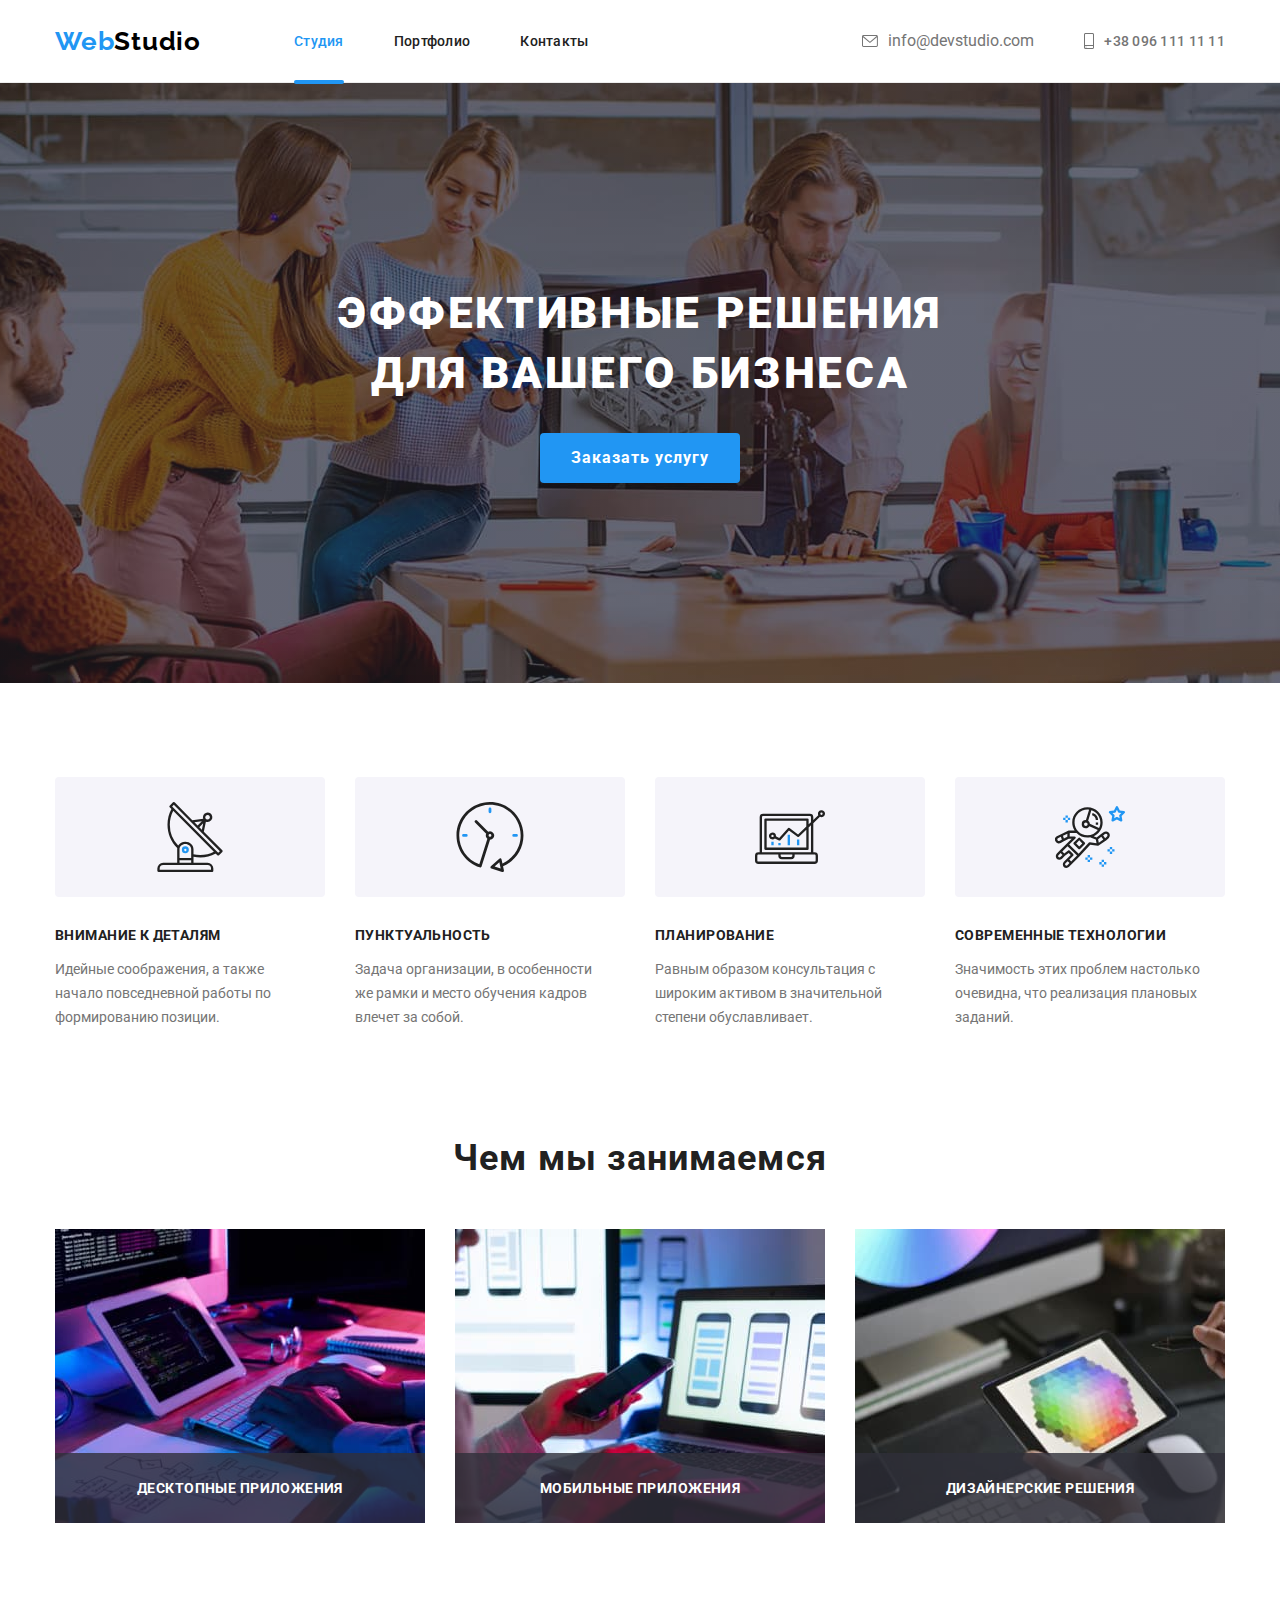
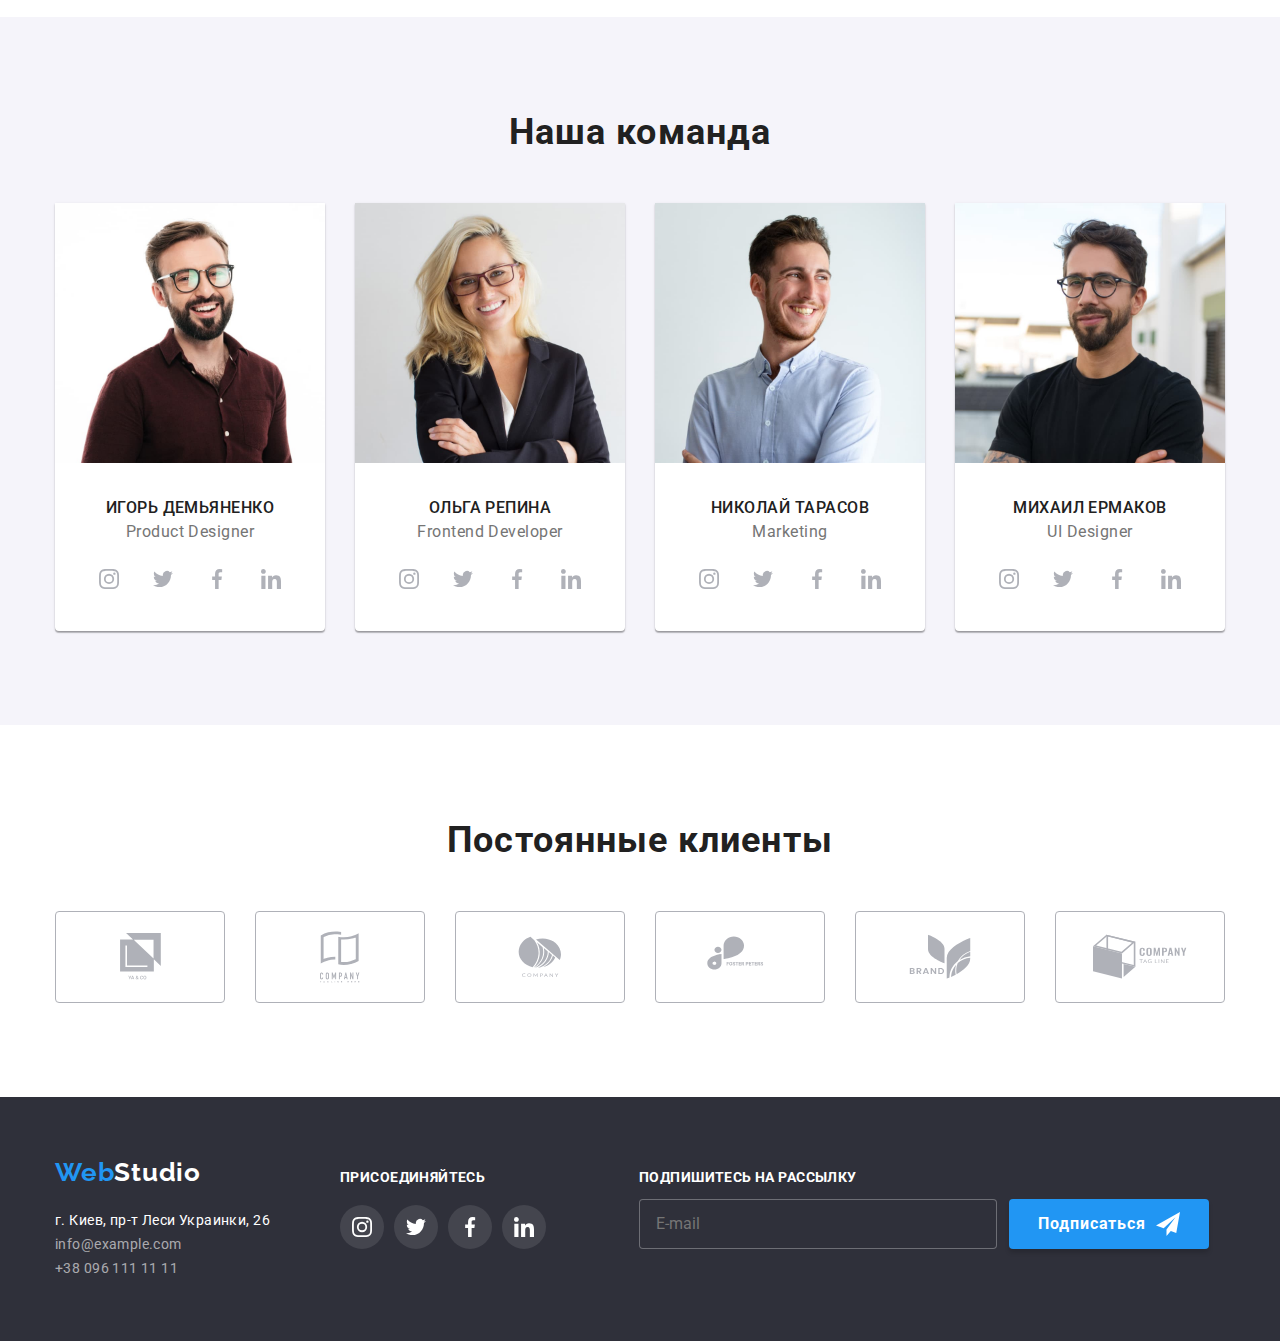
==== index.html @ c4853378 "First" ====
<!DOCTYPE html>
<html lang="ru">
  <head>
    <meta charset="UTF-8" />
    <meta http-equiv="X-UA-Compatible" content="IE=edge" />
    <meta name="viewport" content="width=device-width, initial-scale=1.0" />
    <title>Studio</title>
    <link rel="stylesheet" href="./css/normalize.css" />
    <link rel="stylesheet" href="./css/style.css" />
    <link
      href="https://fonts.googleapis.com/css2?family=Raleway:wght@700&family=Roboto:wght@400;500;700;900&display=swap"
      rel="stylesheet"
    />
  </head>
  <body>
    <header class="header-sections">
      <div class="container header-container">
        <nav class="main-nav">
          <a class="webstudio" href="./index.html"
            ><span class="txt-bl">Web</span>Studio</a
          >
          <ul class="all-header">
            <li class="item header-link">
              <a href="./index.html" class="link current" >Студия</a>
            </li>
            <li class="item header-link">
              <a href="./portfolio.html" class="link">Портфолио</a>
            </li>
            <li class="item header-link"><a href="" class="link">Контакты</a></li>
          </ul>
          </nav>
          <ul class="header-contacts">
            <li class="item header-mail">
              <a class="header-mail-set link" href="mailto:info@devstudio.com">
                <svg class="header-mail-icon" width= "16" height= "12">
                  <use href="./images/symbol-defs.svg#icon-envelope"></use>
                </svg>info@devstudio.com</a>
            </li>
            <li class="item header-phone">
              <a class="header-phone-set link" href="tel:+380961111111">
                <svg class="header-phone-icon" width= "10" height= "16">
                <use href="./images/symbol-defs.svg#icon-smartphone"></use>
              </svg>+38 096 111 11 11</a>
            </li>
          </ul>
      </div>
    </header>
    <main>
      <section class="main-header-sections">
        <h1>
          Эффективные решения <br />
          для вашего бизнеса
        </h1>
        <button data-modal-open type="button" class="btn-open">Заказать услугу</button>
      </section>
      <section class="all-about-sections">
        <div class="container">
          <ul class="menu all-about">
            <li class="item">
              <div class="item-icon">
                <svg class="item-icon-svg">
                  <use href="./images/symbol-defs.svg#icon-antenna"></use>
                </svg>
              </div>
              <h3 class="item-text">Внимание к деталям</h3>
              <p class="about">
                Идейные соображения, а также <br />
                начало повседневной работы по <br />
                формированию позиции.
              </p>
            </li>
            <li class="item">
              <div class="item-icon">
                <svg class="item-icon-svg">
                  <use href="./images/symbol-defs.svg#icon-clock1"></use>
                </svg>
              </div>
              <h3 class="item-text">Пунктуальность</h3>
              <p class="about">
                Задача организации, в особенности <br />
                же рамки и место обучения кадров <br />
                влечет за собой.
              </p>
            </li>
            <li class="item">
              <div class="item-icon">
                <svg class="item-icon-svg">
                  <use href="./images/symbol-defs.svg#icon-diagram"></use>
                </svg>
              </div>
              <h3 class="item-text">Планирование</h3>
              <p class="about">
                Равным образом консультация с <br />
                широким активом в значительной <br />
                степени обуславливает.
              </p>
            </li>
            <li class="item">
              <div class="item-icon">
                <svg class="item-icon-svg">
                  <use href="./images/symbol-defs.svg#icon-astronaut"></use>
                </svg>
              </div>
              <h3 class="item-text">Современные технологии</h3>
              <p class="about">
                Значимость этих проблем настолько <br />
                очевидна, что реализация плановых <br />
                заданий.
              </p>
            </li>
          </ul>
        </div>
      </section>
      <section class="all-work-sections">
        <div class="container">
          <h2 class="work-text">Чем мы занимаемся</h2>
          <ul class="menu work-sections">
            <li class="item">
              <div class="work-application">
                <img src="./images/box1.jpg" alt="box1" width="370" />
                <h3 class="work-item-text">Десктопные приложения</h3>
              </div>
            </li>
            <li class="item">
              <div class="work-application">
                <img src="./images/box2.jpg" alt="box2" width="370" />
                <h3 class="work-item-text">Мобильные приложения</h3>
              </div>
            </li>
            <li class="item">
              <div class="work-application">
                <img src="./images/box3.jpg" alt="box3" width="370" />
                <h3 class="work-item-text">Дизайнерские решения</h3>
              </div>
            </li>
          </ul>
        </div>
        </section>
        <section class="team-sections">
          <div class="container">
            <h2>Наша команда</h2>
            <ul class="menu team-sections-box">
              <li class="item team">
                <img src="./images/igor.jpg" alt="igor" width="270" />
                <div class="team-text">
                  <h3 class="team-employee">Игорь Демьяненко</h3>
                  <p class="team-position">Product Designer</p>
                  <ul class="icons-list">
                    <li class="item">
                      <a class="links-list" href="">
                        <svg class="icon" width="20px" height="20px">
                          <use href="./images/symbol-defs.svg#icon-instagram"></use>
                        </svg>
                      </a>
                    </li>
                    <li class="item">
                      <a class="links-list" href="">
                        <svg class="icon" width="20px" height="20px">
                          <use href="./images/symbol-defs.svg#icon-twitter"></use>
                        </svg>
                      </a>
                    </li>
                    <li class="item">
                      <a class="links-list" href="">
                        <svg class="icon" width="20px" height="20px">
                          <use href="./images/symbol-defs.svg#icon-facebook"></use>
                        </svg>
                      </a>
                    </li>
                    <li class="item">
                      <a class="links-list" href="">
                        <svg class="icon" width="20px" height="20px">
                          <use href="./images/symbol-defs.svg#icon-linkedin"></use>
                        </svg>
                      </a>
                    </li>
                  </ul>
                </div>
              </li>
              <li class="item team">
                <img src="./images/olga.jpg" alt="olga" width="270" />
                <div class="team-text">
                  <h3 class="team-employee">Ольга Репина</h3>
                  <p class="team-position">Frontend Developer</p>
                  <ul class="icons-list">
                    <li class="item">
                      <a class="links-list" href="">
                        <svg class="icon" width="20px" height="20px">
                          <use href="./images/symbol-defs.svg#icon-instagram"></use>
                        </svg>
                      </a>
                    </li>
                    <li class="item">
                      <a class="links-list" href="">
                        <svg class="icon" width="20px" height="20px">
                          <use href="./images/symbol-defs.svg#icon-twitter"></use>
                        </svg>
                      </a>
                    </li>
                    <li class="item">
                      <a class="links-list" href="">
                        <svg class="icon" width="20px" height="20px">
                          <use href="./images/symbol-defs.svg#icon-facebook"></use>
                        </svg>
                      </a>
                    </li>
                    <li class="item">
                      <a class="links-list" href="">
                        <svg class="icon" width="20px" height="20px">
                          <use href="./images/symbol-defs.svg#icon-linkedin"></use>
                        </svg>
                      </a>
                    </li>
                  </ul>
                </div>
              </li>
              <li class="item team">
                <img src="./images/nikolay.jpg" alt="nikolay" width="270" />
                <div class="team-text">
                  <h3 class="team-employee">Николай Тарасов</h3>
                  <p class="team-position">Marketing</p>
                  <ul class="icons-list">
                    <li class="item">
                      <a class="links-list" href="">
                        <svg class="icon" width="20px" height="20px">
                          <use href="./images/symbol-defs.svg#icon-instagram"></use>
                        </svg>
                      </a>
                    </li>
                    <li class="item">
                      <a class="links-list" href="">
                        <svg class="icon" width="20px" height="20px">
                          <use href="./images/symbol-defs.svg#icon-twitter"></use>
                        </svg>
                      </a>
                    </li>
                    <li class="item">
                      <a class="links-list" href="">
                        <svg class="icon" width="20px" height="20px">
                          <use href="./images/symbol-defs.svg#icon-facebook"></use>
                        </svg>
                      </a>
                    </li>
                    <li class="item">
                      <a class="links-list" href="">
                        <svg class="icon" width="20px" height="20px">
                          <use href="./images/symbol-defs.svg#icon-linkedin"></use>
                        </svg>
                      </a>
                    </li>
                  </ul>
                </div>
              </li>
              <li class="item team">
                <img src="./images/michael.jpg" alt="michael" width="270" />
                <div class="team-text">
                  <h3 class="team-employee">Михаил Ермаков</h3>
                  <p class="team-position">UI Designer</p>
                  <ul class="icons-list">
                    <li class="item">
                      <a class="links-list" href="">
                        <svg class="icon" width="20px" height="20px">
                          <use href="./images/symbol-defs.svg#icon-instagram"></use>
                        </svg>
                      </a>
                    </li>
                    <li class="item">
                      <a class="links-list" href="">
                        <svg class="icon" width="20px" height="20px">
                          <use href="./images/symbol-defs.svg#icon-twitter"></use>
                        </svg>
                      </a>
                    </li>
                    <li class="item">
                      <a class="links-list" href="">
                        <svg class="icon" width="20px" height="20px">
                          <use href="./images/symbol-defs.svg#icon-facebook"></use>
                        </svg>
                      </a>
                    </li>
                    <li class="item">
                      <a class="links-list" href="">
                        <svg class="icon" width="20px" height="20px">
                          <use href="./images/symbol-defs.svg#icon-linkedin"></use>
                        </svg>
                      </a>
                    </li>
                  </ul>
                </div>
              </li>
            </ul>
          </div>
      </section>
      <section class="clients-sections">
        <div class="container">
          <h2 class="clients-text">Постоянные клиенты</h2>
          <ul class="clients-set">
            <li class="item">
              <a href="" class="clients-logo" >
                <svg width="41" height="46.7">
                  <use href="./images/symbol-defs.svg#icon-client1"></use>
                </svg>
              </a>
            </li>
            <li class="item">
              <a href="" class="clients-logo" >
                <svg width="40" height="52">
                  <use href="./images/symbol-defs.svg#icon-client2"></use>
                </svg>
              </a>
            </li>
            <li class="item">
              <a href="" class="clients-logo" >
                <svg width="43.46" height="41.18">
                  <use href="./images/symbol-defs.svg#icon-client3"></use>
                </svg>
              </a>
            </li>
            <li class="item">
              <a href="" class="clients-logo" >
                <svg width="84.44" height="40.62">
                  <use href="./images/symbol-defs.svg#icon-client4"></use>
                </svg>
              </a>
            </li>
            <li class="item">
              <a href="" class="clients-logo" >
                <svg width="62.64" height="45.43">
                  <use href="./images/symbol-defs.svg#icon-client5"></use>
                </svg>
              </a>
            </li>
            <li class="item">
              <a href="" class="clients-logo" >
                <svg width="93.79" height="46.7">
                  <use href="./images/symbol-defs.svg#icon-client6"></use>
                </svg>
              </a>
            </li>
          </ul>
        </div>
      </section>
    </main>
    <footer class="footer-sections">  
      <div class="container">
          <div class="container-adress">
          <a class="webstudio white" href="./index.html"
            ><span class="txt-bl">Web</span>Studio</a>
          <address>
            <ul class="footer-all">
              <li>
                <a
                  class="map link footer-adress"
                  href="https://bit.ly/3ffIdBp"
                  target="_blank"
                  rel="noopener noreferrer"
                  >г. Киев, пр-т Леси Украинки, 26</a>
              </li>
              <li>
                <a href="mailto:info@example.com" class="footer-mail">info@example.com</a
                >
              </li>
              <li>
                <a href="tel:+380961111111" class="footer-phone">+38 096 111 11 11</a
                >
              </li>
            </ul>
          </address>
          </div>
          <div class="connections">
            <h2 class="connections-text">присоединяйтесь</h2>
            <ul class="connections-set">
              <li class="item">
                <a href="" class="connections-set-icon">
                  <svg class="connections-icon">
                    <use href="./images/symbol-defs.svg#icon-instagram_footer"></use>       
                  </svg>
                </a>
              </li>
              <li class="item">
                <a href="" class="connections-set-icon">
                  <svg class="connections-icon">
                    <use href="./images/symbol-defs.svg#icon-twitter_footer"></use>       
                  </svg>
                </a>
              </li>
              <li class="item">
                <a href="" class="connections-set-icon">
                  <svg class="connections-icon">
                    <use href="./images/symbol-defs.svg#icon-facebook_footer"></use>       
                  </svg>
                </a>
              </li>
              <li class="item">
                <a href="" class="connections-set-icon">
                  <svg class="connections-icon">
                    <use href="./images/symbol-defs.svg#icon-linkedin_footer"></use>       
                  </svg>
                </a>
              </li>
            </ul>
          </div>
          <div class="footer-form">
            <p class="footer-form-head">Подпишитесь на рассылку</p>
            <form class="footer-form-content">
              <input type="meil" name="email" id="email" class="mail-form" placeholder="E-mail">
              <label for="email" class="mail-label"></label>
              <button type="submit" class="footer-form-btn">
                  <p class="footer-form-btn-text">Подписаться</p> 
                  <svg width="24" height="24">
                    <use href="./images/symbol-defs.svg#icon-telegram"></use>
                  </svg>
              </button>
            </form>
          </div>
    </div>
    </footer>
    <div class="backdrop is-hidden" data-modal>
      <div class="modal">
        <button data-modal-close class="btn-close">
          <svg class="btn-close-svg" width="11" height="11">
            <use href="./images/symbol-defs.svg#icon-close"></use>
          </svg>
        </button>
        <form class="modal-form">
          <p class="title-send">Оставьте свои данные, мы вам перезвоним</p>
          <div class="field-form">
              <label for="name">Имя</label>
            <div class="form-input"> 
              <input type="text" name="user-name" id="name" required=""/>
                  <svg class="icon-modal" width="18" height="18"> 
                    <use href="./images/symbol-defs.svg#icon-person"></use>
                  </svg>
            </div>
          </div>
              
          <div class="field-form">
            <label for="phone">Телефон</label>
          <div class="form-input"> 
            <input type="tel" name="phone" id="phone" required=""/>
                <svg class="icon-modal" width="18" height="18"> 
                  <use href="./images/symbol-defs.svg#icon-phone"></use>
                </svg>
          </div>
        </div>
        <div class="field-form">
            <label for="mail">Почта</label>
          <div class="form-input"> 
            <input type="email" name="email" id="mail" required=""/>
                <svg class="icon-modal" width="18" height="18"> 
                  <use href="./images/symbol-defs.svg#icon-mail"></use>
                </svg>
          </div>
        </div>
        <div class="field-form">
              <label for="comment">Комментарий</label>
              <textarea name="comment" id="comment" placeholder="Введите текст"></textarea>
        </div>    
        <div class="field-form">
          <label for="policy" class="policy">
            <input type="checkbox" name="policy" id="policy" class="checkbox" required=""/>
              <span class="checkbox-icon"></span>Соглашаюсь с рассылкой и принимаю 
              <a href="#" class="policy-link">Условия договора</a>
        </label>
        </div>    
        <div class="field-form">
          <button type="submit" class="modal-submit-button button">Отправить</button>
        </div>     
      </form>
      </div>
      <script src="./js/modal.js"></script>
    </div>
  </body>
</html>
---- css/style.css ----
html {
  box-sizing: border-box;
}
*,
*::before,
*::after {
  box-sizing: border-box;
}
:root {
  --text-color:#757575;
  --heading-text-color: #212121;
  --accent-color: #2196F3;
  --accent-text-color: #FFFFFF;
  --background-color: #F5F4FA;
  --background-sections-color: #2F303A;
  --icon-color: #AFB1B8;
}
body {
  font-family: "Roboto", "Raleway", sans-serif;
  max-width: 1600px;
  margin: 0 auto;
}
a {
  text-decoration: none;
}

.menu {
  display: flex;
}
ul {
  margin-block-start: 0px;
  margin-block-end: 0px;
  margin-inline-start: 0px;
  margin-inline-end: 0px;
  padding-inline-start: 0px;
}
.main-nav {
  display: flex;
  align-items: center;
}
.container {
  width: 1200px;
  padding: 0px 15px;
  margin: 0 auto;
}
.sections {
  padding: 94px 0;
}
.header-sections {
  border-bottom: 1px solid rgba(236, 236, 236, 1);
}
.txt-bl {
  color: var(--accent-color);
}

.webstudio {
  color: #000000;
  font-family: Raleway;
  font-style: normal;
  font-weight: bold;
  font-size: 26px;
  line-height: 31px;
  letter-spacing: 0.03em;
  text-decoration: none;
}

li {
  list-style-type: none;
}
.all-header {
  display: flex;
  margin-left: 93px;
}

.all-header .item {
  margin-right: 50px;
}
.all-header .item:last-child {
  margin-right: 0px;
}
.all-header .link {
  display: block;
  padding-top: 32px;
  padding-bottom: 32px;
}
.header-container {
  display: flex;
}
h1 {
  color: var(--accent-text-color);
  font-style: normal;
  font-weight: 900;
  font-size: 44px;
  line-height: 60px;
  text-align: center;
  letter-spacing: 0.06em;
  text-transform: uppercase;
  margin-block-start: 0px;
  margin-block-end: 0px;
 }
h2 {
  color: var(--heading-text-color);
  font-style: normal;
  font-weight: bold;
  font-size: 36px;
  line-height: 42px;
  text-align: center;
  letter-spacing: 0.03em;
  margin-block-start: 0;
    margin-block-end: 0;
    margin-inline-start: 0;
    margin-inline-end: 0;
}
h3 {
  color: var(--heading-text-color);
  font-style: normal;
  font-weight: bold;
  font-size: 14px;
  line-height: 16px;
  letter-spacing: 0.03em;
  text-transform: uppercase;
  inherits: none;
}

.header-link {
  text-decoration: none;
  font-style: normal;
  font-weight: 500;
  font-size: 14px;
  line-height: 16px;
  letter-spacing: 0.02em;

}
.header-link a {
  color: var(--heading-text-color);
  display: block;
  transition-property: color;
  transition-duration: 250ms;
  transition-timing-function: cubic-bezier(0.4, 0, 0.2, 1);
  transition-delay: 0s;

}
a.current {
  position: relative;
  color: var(--accent-color);
  
}
a.current::after {
  content: "";
  position: absolute;
  display: block;
  width: 100%;
  height: 4px;
  bottom: -3px;
  background-color: var(--accent-color);
  border-radius: 2px;

}
.header-link a:hover,
.header-link a:focus {
  color: var(--accent-color);
  
}

.header-contacts {
  display: flex;
  margin-left: auto;
  align-items: center;
}
.header-contacts .link {
  display: flex;
  padding-top: 32px;
  padding-bottom: 32px;
}
.header-contacts .item + .item {
  margin-left: 50px;
}
.header-contacts .item .header-mail {
  font-style: normal;
  font-weight: 500;
  font-size: 14px;
  line-height: 16px;
  letter-spacing: 0.02em;
}
.header-mail {
  display: flex;
  align-items: center;
}

.header-mail-icon {
  margin-right: 10px;
  fill: currentColor;
  
}
.header-mail a {
  color: rgba(117, 117, 117, 1);
  display: flex;
  align-items: center;
  transition-property: color;
  transition-duration: 250ms;
  transition-timing-function: cubic-bezier(0.4, 0, 0.2, 1);
  transition-delay: 0s;
}
.header-mail a:hover,
.header-mail a:focus {
  color: var(--accent-color);
}
 

.header-phone {
  font-style: normal;
  font-weight: 500;
  font-size: 14px;
  line-height: 16px;
  letter-spacing: 0.02em;

}
.header-phone-set {
  display: flex;
  align-items: center;
}
.header-phone-icon {
  margin-right: 10px;
  fill: currentColor;
}

.header-phone a {
  color: rgba(117, 117, 117, 1);
  transition-property: color;
  transition-duration: 250ms;
  transition-timing-function: cubic-bezier(0.4, 0, 0.2, 1);
  transition-delay: 0s;

}
.header-phone a:hover,
.header-phone a:focus {
  color: var(--accent-color);
  
}

.main-header-sections {
  background-color: var(--background-sections-color);
  padding-bottom: 200px;
  padding-top: 200px;
  max-width: 1600px;
  height: 600px;
  background-image: linear-gradient(to right, rgba(47, 48, 58, 0.4), rgba(47, 48, 58, 0.4)), url(../images/background.jpg);
  background-size: cover;
  background-position: center;
}
.btn-open {
  color: var(--accent-text-color);
  background-color: var(--accent-color);
  font-family: Roboto;
  font-style: normal;
  font-weight: bold;
  font-size: 16px;
  line-height: 30px;
  letter-spacing: 0.06em;
  width: 200px;
  height: 50px;
  border: none;
  border-radius: 4px;
  margin: 0 auto;
  display: block;
  margin-top: 30px;
  cursor: pointer;
}

.all-about-sections {
  padding-top: 94px;
}

.all-about {
  justify-content: center;
  width: 1170px;
}
.all-about .item + .item {
  margin-left: 30px;
}

.about {
  color: var(--text-color);
  font-style: normal;
  font-weight: normal;
  font-size: 14px;
  line-height: 24px;
}
.item-icon {
  display: flex;
  align-items: center;
  justify-content: center;
  background-color: var(--background-color);
  border-radius: 4px;
  width: 270px;
  height: 120px;
  margin-bottom: 30px;

}
.item-icon-svg {
  width: 70px;
  height: 70px;
}
.item-text {
  margin-top: 0px;
}

.all-work-sections {
  padding-top: 94px;
  padding-bottom: 94px;
}
.work-sections .item + .item {
  margin-left: 30px;
}

.work-text {
  margin-top: 0px;
  margin-bottom: 50px;
}

.menu .item.team {
  justify-content: center;
}
.work-application {
  position: relative;
  display: flex;
  justify-content: center;
  align-items: flex-end;
}
.work-application::before {
  display: inline-block;
  position: absolute;
  content: "";
  width: 370px;
  height: 70px;
  background: rgba(47, 48, 58, 0.8);
}
.work-item-text {
  position: absolute;
  bottom: 27px;
  color: var(--accent-text-color);
  font-size: 14px;
  text-transform: uppercase;
  margin-block-start: 0;
   margin-block-end: 0;
}
.team-sections {
  background-color: var(--background-color);
  padding-top: 94px;
  padding-bottom: 94px;
}
.team-sections .item + .item {
  margin-left: 30px;
}
.team-sections-box {
  justify-content: center;
  margin-top: 50px;
}
.item.team {
  box-shadow: 0px 1px 3px rgba(0, 0, 0, 0.12), 0px 1px 1px rgba(0, 0, 0, 0.14), 0px 2px 1px rgba(0, 0, 0, 0.2);
  border-radius: 0px 0px 4px 4px;
  background-color: var(--accent-text-color);
}
.team-text {
  padding-top: 30px;
  padding-bottom: 30px;
  padding-left: 32px;
  padding-right: 32px;

}
.team-employee {
  color: var(--heading-text-color);
  font-style: normal;
  font-weight: 500;
  font-size: 16px;
  line-height: 19px;
  text-align: center;
  letter-spacing: 0.03em;
  margin-top: 0;
  margin-bottom: 5px;
}
.team-position {
  color: var(--text-color);
  font-style: normal;
  font-weight: normal;
  font-size: 16px;
  line-height: 19px;
  text-align: center;
  letter-spacing: 0.03em;
  margin-top: 5px;
  margin-bottom: 0;
}
.icons-list{
  display: flex;
  justify-content: space-between;
  margin-top: 16px;
  fill: var(--text-color);
}
.icons-list .item + .item {
  margin-left: 10px;
}
.links-list {
  display: flex;
  height: 44px;
  width: 44px;
  border-radius: 50%;
  justify-content: center;
  align-items: center;
  fill: var(--icon-color);
  transition-property: background-color, fill;
  transition-duration: 250ms;
  transition-timing-function: cubic-bezier(0.4, 0, 0.2, 1);
  transition-delay: 0s; 

}

.links-list:hover,
.links-list:focus {
  background-color: var(--accent-color);
  fill: var(--accent-text-color);
  
}

.clients-sections {
  padding-top: 94px;
  padding-bottom: 94px;
}

.clients-set {
  display: flex;
  justify-content: space-between;
  margin-top: 50px;
  cursor: pointer;

}

.clients-logo {
  display: flex;
  width: 170px;
  height: 92px;
  justify-content: center;
  align-items: center;
  padding: 16px 32px;
  border: 1px solid #AFB1B8;
  border-radius: 4px;
  fill: #AFB1B8;
  transition-property: border-color, fill;
  transition-duration: 250ms;
  transition-timing-function: cubic-bezier(0.4, 0, 0.2, 1);
  transition-delay: 0s; 
}

.clients-set :hover,
.clients-set :focus {
  border-color: var(--accent-color);
  fill: var(--accent-color);
  
}

.clients-set .item + .item {
  margin-left: 30px;
}

.footer-sections {
  background-color: var(--background-sections-color);
  padding-top: 60px;
  padding-bottom: 61px;
}
.footer-sections .container {
  display: flex;
}
.link.footer-adress {
  color: var(--accent-text-color);
  text-decoration: none;
  font-style: normal;
  font-weight: normal;
  font-size: 14px;
  line-height: 24px;
  letter-spacing: 0.03em;
}
.txt-bl {
  margin-bottom: 20px;
}
.webstudio.white {
  display: block;
  margin-bottom: 20px;
}
.footer-mail {
  color: rgba(255, 255, 255, 0.6);
  text-decoration: none;
  font-style: normal;
  font-weight: normal;
  font-size: 14px;
  line-height: 24px;
  letter-spacing: 0.03em;
}
.footer-phone {
  color: rgba(255, 255, 255, 0.6);
  text-decoration: none;
  font-style: normal;
  font-weight: normal;
  font-size: 14px;
  line-height: 24px;
  letter-spacing: 0.03em;
}

.white {
  color: var(--accent-text-color);
}
.connections {
  margin-top: 12px;
  margin-left: 70px;
}
.connections-text {
  color: var(--accent-text-color);
  font-style: normal;
  font-weight: bold;
  font-size: 14px;
  line-height: 16px;
  letter-spacing: 0.03em;
  text-transform: uppercase;
  margin-bottom: 20px;
  text-align: left;

}
.connections-set {
  display: flex;
  justify-content: space-between;
  width: 206px;
  margin: 0 auto;
}
.connections-set-icon {
  display: flex;
  height: 44px;
  width: 44px;
  border-radius: 50%;
  justify-content: center;
  align-items: center;
  background: rgba(255, 255, 255, 0.1);
  fill: var(--accent-text-color);
  transition-property: background-color;
  transition-duration: 250ms;
  transition-timing-function: cubic-bezier(0.4, 0, 0.2, 1);
  transition-delay: 0s; 
}
.connections-set-icon:hover,
.connections-set-icon:focus {
  background-color: var(--accent-color);
  
}

.connections-set .item + .item{
  margin-left: 10px;
  
}
.connections-icon {
  width: 20px;
  height: 20px;
}
.footer-form {
  margin-left: 93px;
  margin-top: 12px;
}
.footer-form-head {
  color: var(--accent-text-color);
  font-weight: bold;
  font-size: 14px;
  line-height: 16px;
  letter-spacing: 0.03em;
  text-transform: uppercase;
  margin-top: 0;
}
.footer-form-content {
  display: flex;
  position: relative;
}
.mail-form {
  width: 358px;
  height: 50px;
  padding-left: 16px;
  margin-right: 12px;
  border-radius: 4px;
  border: 1px solid rgba(255, 255, 255, 0.3);
  background-color: var(--background-sections-color);

}
.footer-form-btn {
  display: flex;
  justify-content: center;
  align-items: center;
  background-color: var(--accent-color);
  width: 200px;
  height: 50px;
  margin-right: 10px;
  border: none;
  box-shadow: 0px 4px 4px rgba(0, 0, 0, 0.15);
  border-radius: 4px;
  cursor: pointer;
}
.footer-form-btn-text {
  color: var(--accent-text-color);
  font-weight: bold;
  font-size: 16px;
  line-height: 30px;
  margin-right: 10px;
/* identical to box height, or 187% */

display: flex;
align-items: center;
text-align: center;
letter-spacing: 0.06em;
}
/* Portfilio*/
.all-port-sections {
  padding-top: 94px;
  padding-bottom: 94px;
}
.btn-port {
  color: var(--heading-text-color);
  background-color: var(--background-color);
  font-weight: 500;
  font-size: 16px;
  line-height: 26px;
  height: 38px;
  letter-spacing: 0.03em;
  border: none;
  border-radius: 4px;
  padding: 6px 22px 6px 22px;
  white-space: nowrap;
  transition-property: color, background-color, box-shadow;
  transition-duration: 250ms;
  transition-timing-function: cubic-bezier(0.4, 0, 0.2, 1);
  transition-delay: 0s; 
}
.btn-port:hover,
.btn-port:focus {
  color: var(--accent-text-color);
  background-color: var(--accent-color);
  box-shadow: 0px 3px 1px rgba(0, 0, 0, 0.1), 0px 1px 2px rgba(0, 0, 0, 0.08),
    0px 2px 2px rgba(0, 0, 0, 0.12);
}



.menu-btn {
  display: flex;
  justify-content: center;
  margin-bottom: 50px;

}
.menu-btn .item + .item {
  margin-left: 8px;
}
h4 {
  color: var(--heading-text-color);
  font-style: normal;
  font-weight: bold;
  font-size: 18px;
  line-height: 36px;
  letter-spacing: 0.06em;
}
.container-port {
  padding-bottom: 94px;
}

.card-set {
  display: flex;
  flex-wrap: wrap;
  margin-left: -30px;
  margin-top: -30px;
  list-style: none;
}

.item-port {
  display: flex;
  margin-left: 30px;
  margin-top: 30px;
  flex-basis: cals((100%-90px)/3);
  
}
.item-port-card {
  display: inline-block;
  transition-property: box-shadow;
  transition-duration: 250ms;
  transition-timing-function: cubic-bezier(0.4, 0, 0.2, 1);
  transition-delay: 0s; 
}
.item-port-card:hover,
.item-port-card:focus {
  box-shadow: 0px 1px 1px rgba(0, 0, 0, 0.12), 0px 4px 4px rgba(0, 0, 0, 0.06), 1px 4px 6px rgba(0, 0, 0, 0.16);
  
}

.card-thumb {
  margin-bottom: -4.5px;
  position: relative;
  overflow: hidden ;
}

.card-thumb-text {
  position: absolute;
  top: 100%;
  left: 0;
  width: 100%;
  height: 106%;
  display: flex;
  justify-content: left;
  align-items: center;
  padding: 0 24px;
  background-color: var(--accent-color);
  font-size: 18px;
  line-height: 1.56;
  letter-spacing: 0.03em;
  color: var(--accent-text-color);
  transform: translateY(0);
  transition-duration: 250ms;
  transition-timing-function: cubic-bezier(0.4, 0, 0.2, 1);
}

.item-port-card:hover .card-thumb-text,
.item-port-card:focus .card-thumb-text {
    transform: translateY(-100%);
}

.card-content {
  padding: 20px 24px;
  border: 1px solid rgba(238, 238, 238, 1);
  border-top: none;
}
.card-heading {
  color: var(--heading-text-color);
  font-style: normal;
  font-weight: bold;
  font-size: 18px;
  line-height: 36px;
  letter-spacing: 0.06em;
  margin-top: 0;
  margin-bottom: 2px;
}
.card-text {
  color: var(--text-color);
  font-style: normal;
  font-weight: normal;
  font-size: 16px;
  line-height: 30px;
  letter-spacing: 0.03em;
  margin-top: 2px;
  margin-bottom: 0;
}
/*Modal*/
.backdrop.is-hidden {
  opacity: 0;
  pointer-events: none;
  visibility: hidden;
}
.backdrop {
  position: fixed;
  top: 0;
  left: 0;
  width: 100%;
  height: 100%;
  background-color: rgba(0, 0, 0, 0.2);
  transition-property: opacity, visibility;
  transition-duration: 250ms;
  transition-timing-function: cubic-bezier(0.4, 0, 0.2, 1);
  transition-delay: 0s; 
}
.modal {
  position: absolute;
  top: 50%;
  left: 50%;
  transform: translate(-50%, -50%);
  min-width: 528px;
  min-height: 581px;
  background-color: var(--accent-text-color);
  padding: 10px;
  box-shadow: 0px 1px 3px rgba(0, 0, 0, 0.12), 0px 1px 1px rgba(0, 0, 0, 0.14), 0px 2px 1px rgba(0, 0, 0, 0.2);
  border-radius: 4px;
  
  
}
.btn-close {
  position: absolute;
  top: 8px;
  right: 8px;
  display: inline-flex;
  justify-content: center;
  align-items: center;
  width: 30px;
  height: 30px;
  border: 1px solid rgba(0, 0, 0, 0.1);
  border-radius: 50%;
  cursor: pointer;
  background-color: transparent;
  
}

.modal-form {
  padding: 40px;
  
}
.title-send {
font-size: 20px;
font-weight: 700;
line-height: 1.172;
letter-spacing: 0.03em;
text-align: center;
color: #212121;
}
.field-form {
  display: flex;
  flex-direction: column;
  margin-top: 10px;
  font-size: 12px;
  line-height: 1.17;
  letter-spacing: 0.01em;
}
.field-form:last-child {
  margin-top: 20px;
}
.field-form label {
  margin-bottom: 4px;
  color: #757575;
}
.field-form input:not(.checkbox) {
  font-size: 14px;
  padding: 11px 12px 11px 42px;
  border: 1px solid rgba(33, 33, 33, 0.2);
  border-radius: 4px;
  width: 100%;
  cursor: pointer;
  transition: 250ms cubic-bezier(0.4, 0, 0.2, 1);
}
.field-form textarea {
  width: 448px;
  height: 120px;
  padding: 11px 12px 11px;
  border: 1px solid rgba(33, 33, 33, 0.2);
  border-radius: 4px;
  resize: none;
  cursor: pointer;
  transition: 250ms cubic-bezier(0.4, 0, 0.2, 1);
}
.field-form textarea::placeholder {
  font-size: 12px;
  line-height: 1.17;
  letter-spacing: 0.01em;
  color: rgba(117, 117, 117, 0.5); 
}

.checkbox {
  position: absolute;
  width: 1px;
  height: 1px;
  margin: -1px;
  padding: 0;
  border: 0;
  clip: rect(0 0 0 0);
  overflow: hidden;
  transition: 250ms cubic-bezier(0.4, 0, 0.2, 1);
}
.checkbox-icon {
  display: inline-block;
  width: 16px;
  height: 15px;
  margin-right: 7px;
  border: 2px solid var(--heading-text-color);
  border-radius: 2px;
  transition: 250ms cubic-bezier(0.4, 0, 0.2, 1);
}
  
.checkbox:checked + .checkbox-icon {
  background-color: var(--accent-color);
  border-color: var(--accent-color);
  background-image: url(../images/done.svg);
  background-size: contain;
  background-origin: border-box;
}
.form-input {
  position: relative;
}
.icon-modal {
  position: absolute;
  top: 50%;
  transform: translateY(-50%);
  left: 12px;
  transition: fill 250ms cubic-bezier(0.4, 0, 0.2, 1);

}
.field-form:focus-within .icon-modal {
  fill: var(--accent-color);
}
.field-form input:focus,
textarea:focus {
  border-color: var(--accent-color);
  outline: none;
}
label.policy {
  display: flex;
  align-items: center;
  font-size: 14px;
  line-height: 1.71;
  letter-spacing: 0.03em;
  cursor: pointer;

}
.policy-link {
  margin-left: 4px;
  text-decoration: underline;
  color: var(--accent-color);
}
.modal-submit-button {
  width: 200px;
  height: 50px;
  align-self: center;
  border-radius: 4px;
  background-color: var(--accent-color);
  border: transparent;
  box-shadow: 0px 4px 4px 0px rgba(0, 0, 0, 0.15);
  font-size: 16px;
  font-weight: 700;
  line-height: 1.875;
  letter-spacing: 0.06em;
  text-align: center;
  color: var(--accent-text-color);
  transition: background-color 250ms cubic-bezier(0.4, 0, 0.2, 1);
  cursor: pointer;

}
.modal-submit-button:hover,
.modal-submit-button:focus {
  background-color: #188CE8;
}
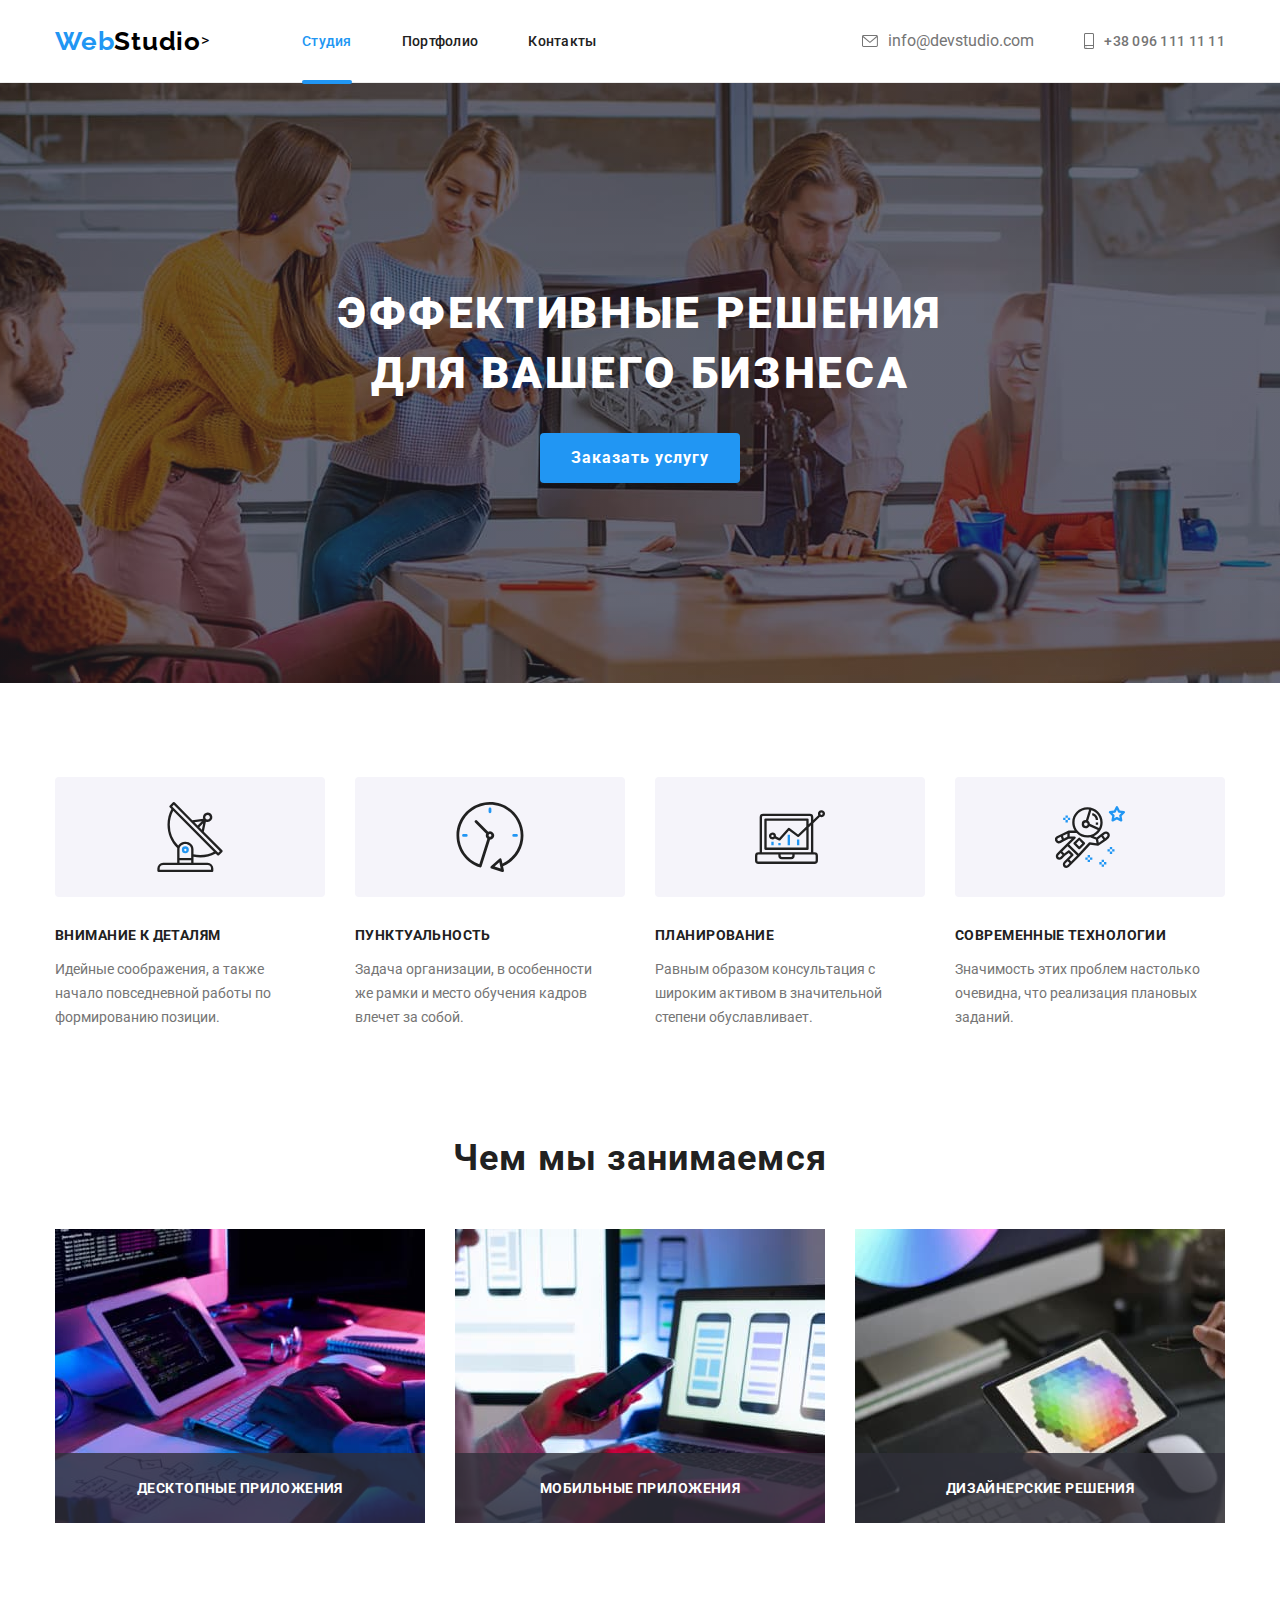
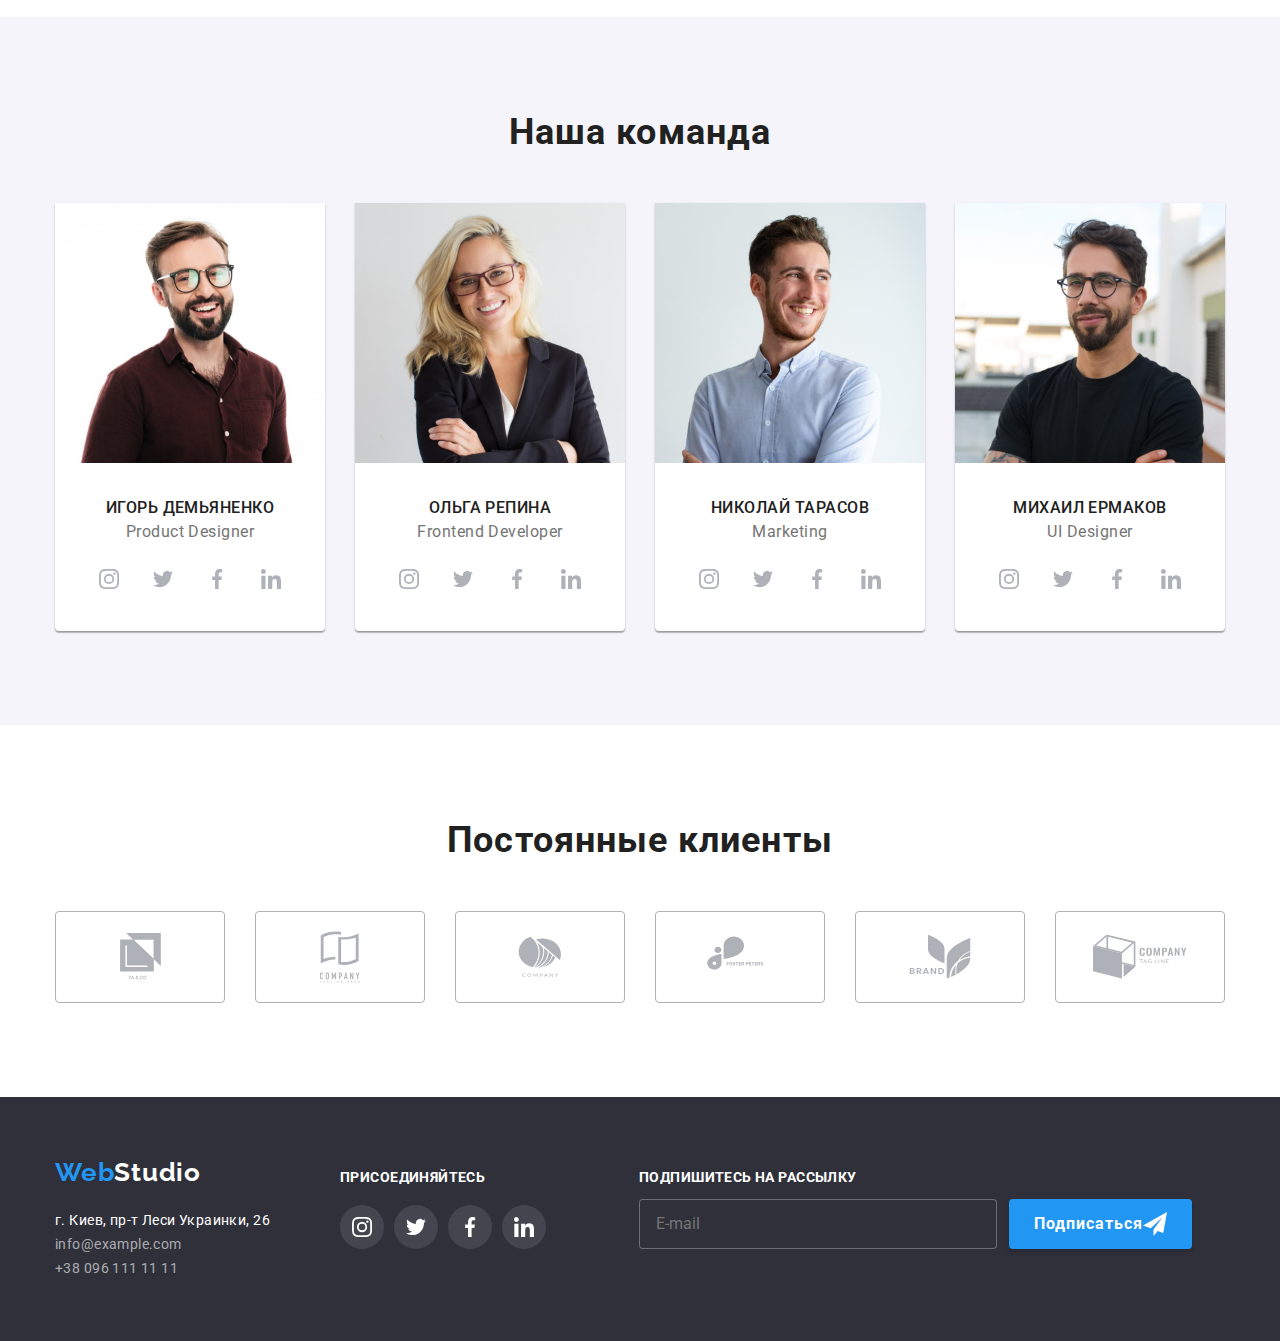
==== commit ed3d95c7: "fix" ====
--- a/index.html
+++ b/index.html
@@ -13,12 +13,10 @@
     />
   </head>
   <body>
-    <header class="header-sections">
+    <header class="header">
       <div class="container header-container">
         <nav class="main-nav">
-          <a class="webstudio" href="./index.html"
-            ><span class="txt-bl">Web</span>Studio</a
-          >
+          <a class="webstudio" href="./index.html"><span class="txt-bl">Web</span>Studio</a>          >
           <ul class="all-header">
             <li class="item header-link">
               <a href="./index.html" class="link current" >Студия</a>
@@ -403,10 +401,9 @@
           <div class="footer-form">
             <p class="footer-form-head">Подпишитесь на рассылку</p>
             <form class="footer-form-content">
-              <input type="meil" name="email" id="email" class="mail-form" placeholder="E-mail">
+              <input type="text" name="email" id="email" class="mail-form" placeholder="E-mail">
               <label for="email" class="mail-label"></label>
-              <button type="submit" class="footer-form-btn">
-                  <p class="footer-form-btn-text">Подписаться</p> 
+              <button type="submit" class="footer-form-btn">Подписаться
                   <svg width="24" height="24">
                     <use href="./images/symbol-defs.svg#icon-telegram"></use>
                   </svg>
--- a/css/style.css
+++ b/css/style.css
@@ -46,7 +46,7 @@
 .sections {
   padding: 94px 0;
 }
-.header-sections {
+.header {
   border-bottom: 1px solid rgba(236, 236, 236, 1);
 }
 .txt-bl {
@@ -589,27 +589,21 @@
   justify-content: center;
   align-items: center;
   background-color: var(--accent-color);
-  width: 200px;
-  height: 50px;
-  margin-right: 10px;
+  color: var(--accent-text-color);
+  font-weight: bold;
+  font-size: 16px;
+  letter-spacing: 0.06em;
+  line-height: 30px;
+  padding-top: 6px;
+  padding-bottom: 6px;
+  padding-left: 25px;
+  padding-right: 25px;
   border: none;
   box-shadow: 0px 4px 4px rgba(0, 0, 0, 0.15);
   border-radius: 4px;
   cursor: pointer;
-}
-.footer-form-btn-text {
-  color: var(--accent-text-color);
-  font-weight: bold;
-  font-size: 16px;
-  line-height: 30px;
-  margin-right: 10px;
-/* identical to box height, or 187% */
-
-display: flex;
-align-items: center;
-text-align: center;
-letter-spacing: 0.06em;
-}
+  }
+
 /* Portfilio*/
 .all-port-sections {
   padding-top: 94px;
@@ -773,7 +767,7 @@
   min-width: 528px;
   min-height: 581px;
   background-color: var(--accent-text-color);
-  padding: 10px;
+  padding: 40px;
   box-shadow: 0px 1px 3px rgba(0, 0, 0, 0.12), 0px 1px 1px rgba(0, 0, 0, 0.14), 0px 2px 1px rgba(0, 0, 0, 0.2);
   border-radius: 4px;
   
@@ -792,12 +786,13 @@
   border-radius: 50%;
   cursor: pointer;
   background-color: transparent;
-  
-}
-
-.modal-form {
-  padding: 40px;
-  
+  transition: fill 250ms cubic-bezier(0.4, 0, 0.2, 1);
+  
+  
+}
+.btn-close:hover,
+.btn-close:focus {
+  fill: var(--accent-color);
 }
 .title-send {
 font-size: 20px;
@@ -806,6 +801,7 @@
 letter-spacing: 0.03em;
 text-align: center;
 color: #212121;
+margin: 0;
 }
 .field-form {
   display: flex;
@@ -849,15 +845,12 @@
 }
 
 .checkbox {
+  appearance: none;
   position: absolute;
-  width: 1px;
-  height: 1px;
-  margin: -1px;
-  padding: 0;
-  border: 0;
-  clip: rect(0 0 0 0);
-  overflow: hidden;
-  transition: 250ms cubic-bezier(0.4, 0, 0.2, 1);
+
+}
+.checkbox:focus + .checkbox-icon {
+  border-color: var(--accent-color);
 }
 .checkbox-icon {
   display: inline-block;
@@ -866,15 +859,22 @@
   margin-right: 7px;
   border: 2px solid var(--heading-text-color);
   border-radius: 2px;
+  appearance: none;
   transition: 250ms cubic-bezier(0.4, 0, 0.2, 1);
 }
-  
+.checkbox-icon:hover,
+.checkbox-icon:focus {
+  color: var(--accent-color);
+}
 .checkbox:checked + .checkbox-icon {
   background-color: var(--accent-color);
   border-color: var(--accent-color);
   background-image: url(../images/done.svg);
   background-size: contain;
-  background-origin: border-box;
+  border-radius: 2px;
+  background-origin: content-box;
+  background-repeat: no-repeat;
+  background-position:center
 }
 .form-input {
   position: relative;
@@ -895,8 +895,10 @@
   border-color: var(--accent-color);
   outline: none;
 }
-label.policy {
-  display: flex;
+.policy {
+  display: flex;
+  justify-content: center;
+  text-align: center;
   align-items: center;
   font-size: 14px;
   line-height: 1.71;
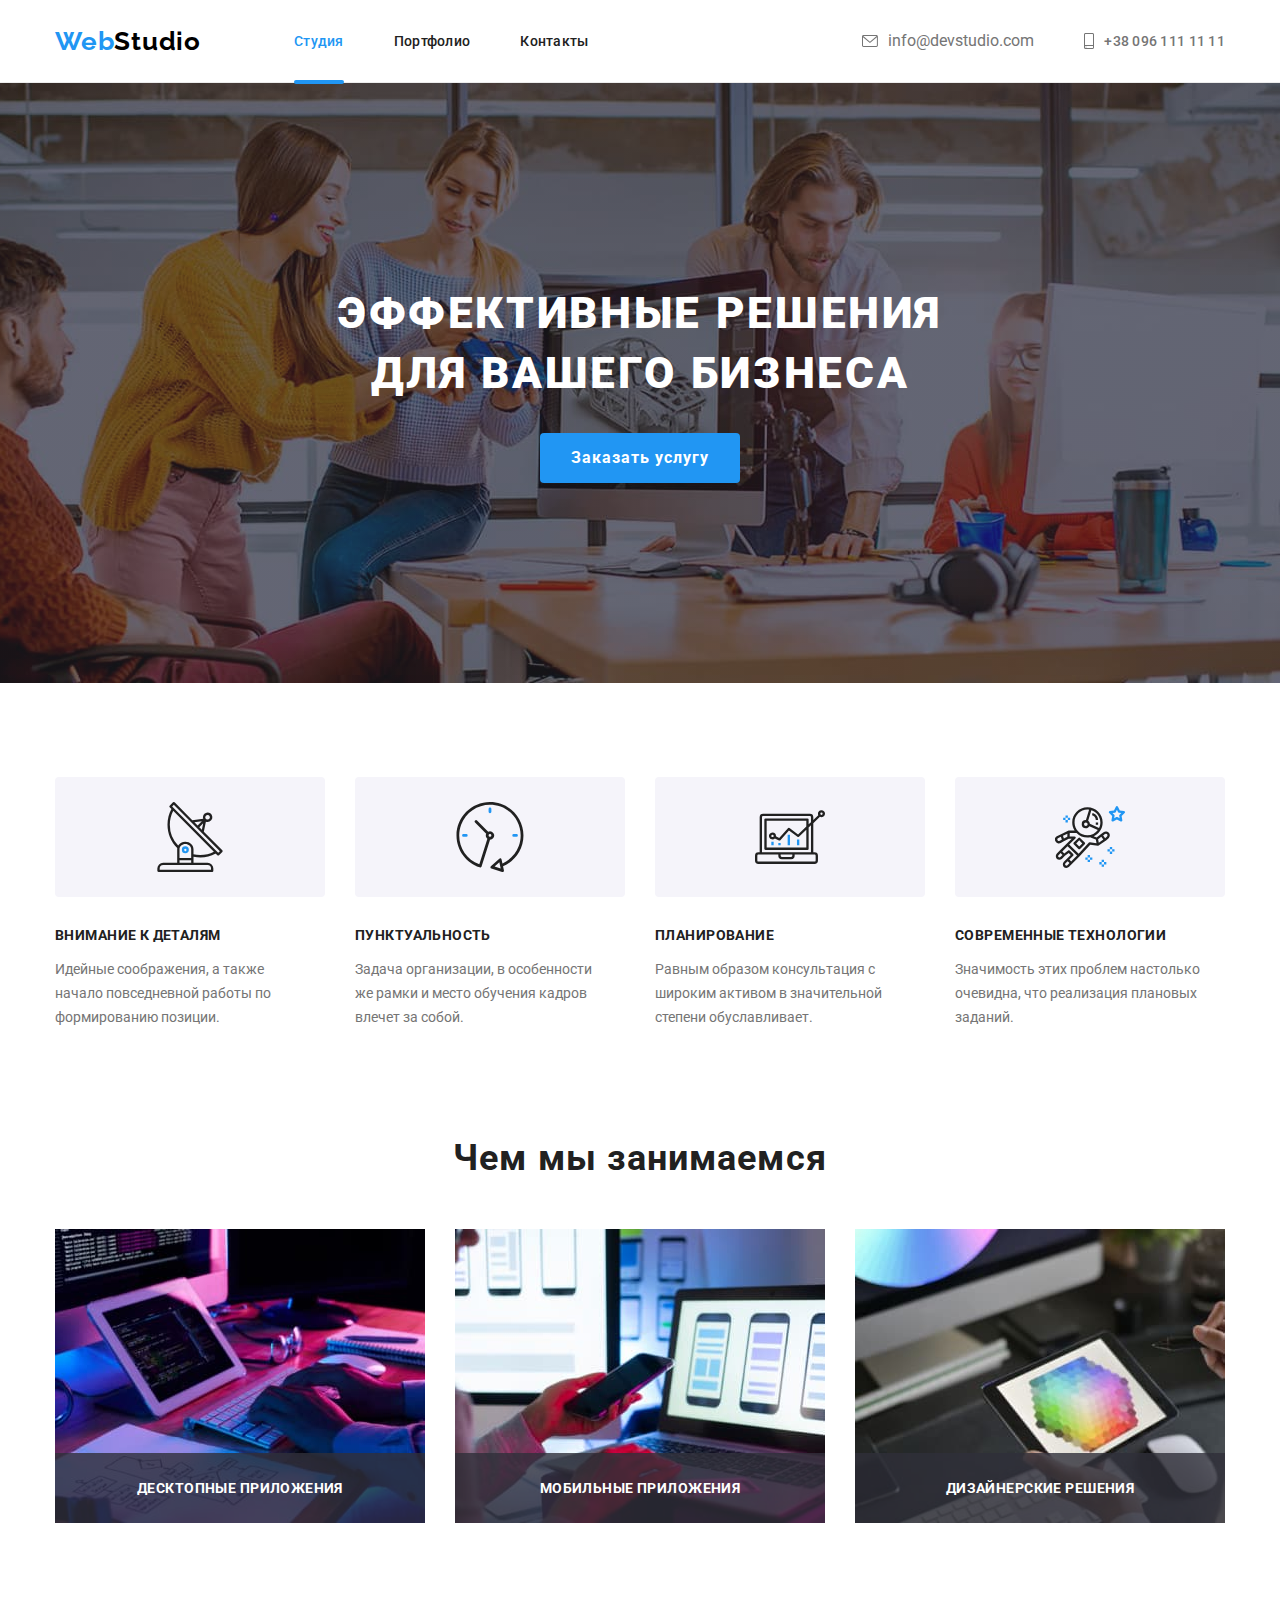
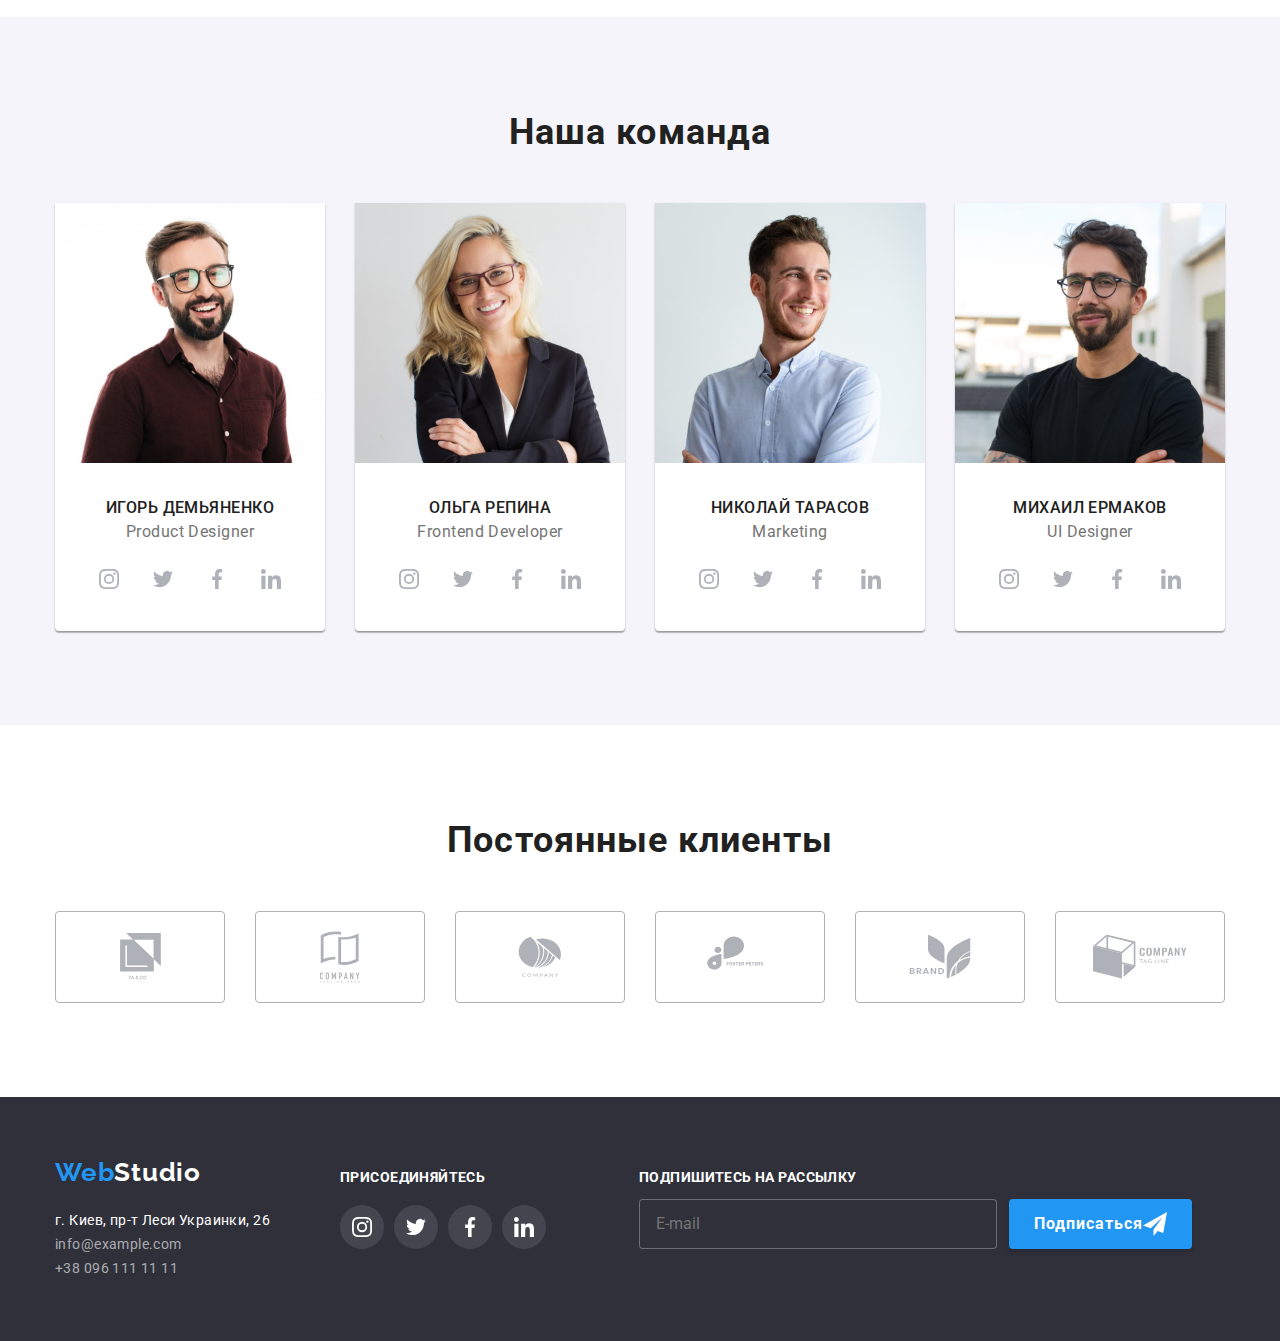
==== commit 3d550433: "Update index.html" ====
--- a/index.html
+++ b/index.html
@@ -16,7 +16,7 @@
     <header class="header">
       <div class="container header-container">
         <nav class="main-nav">
-          <a class="webstudio" href="./index.html"><span class="txt-bl">Web</span>Studio</a>          >
+          <a class="webstudio" href="./index.html"><span class="txt-bl">Web</span>Studio</a>
           <ul class="all-header">
             <li class="item header-link">
               <a href="./index.html" class="link current" >Студия</a>
